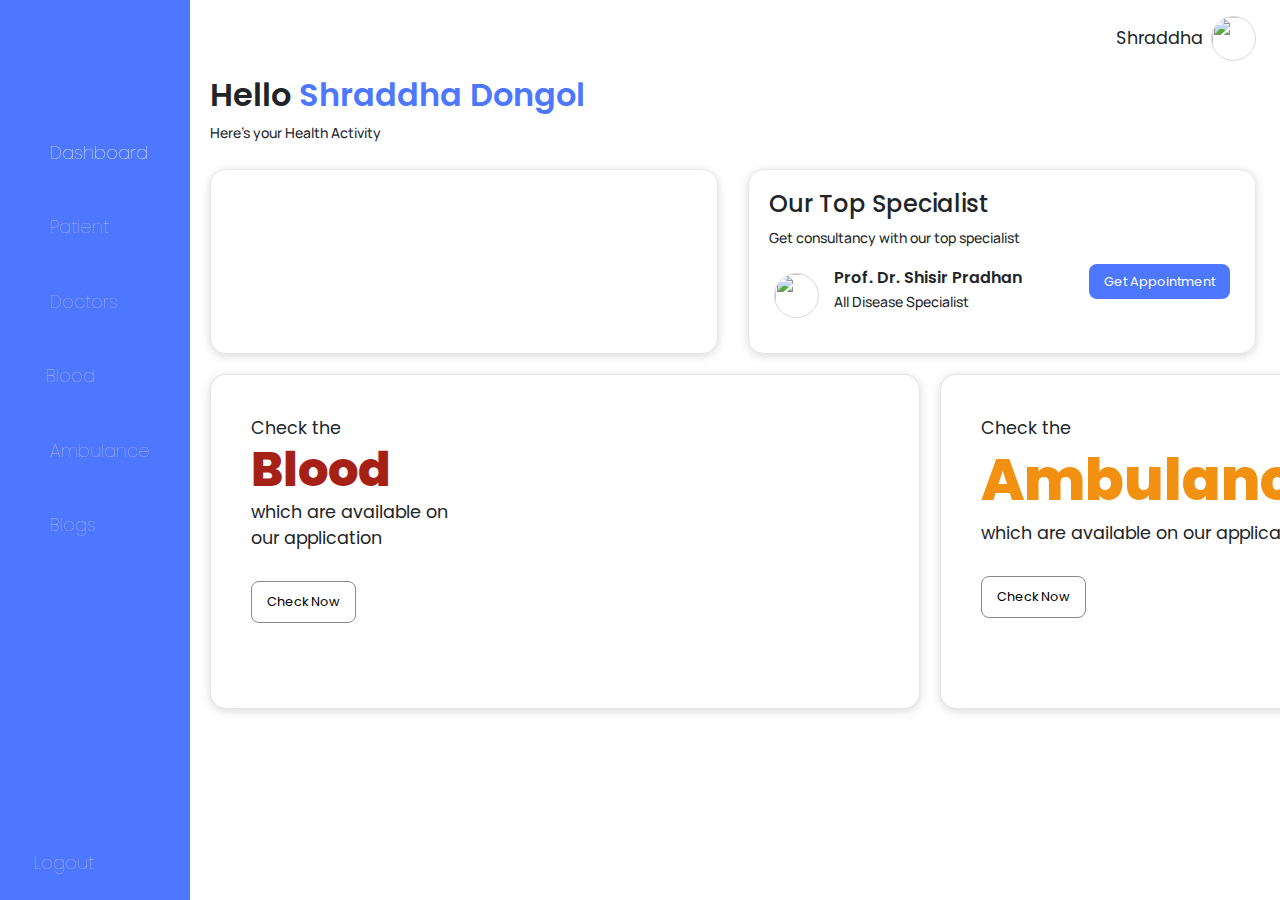
==== target/classes/templates/patients/Admin-index.html @ 7e8cca1a "add patient feature added" ====
<!doctype html>
<html lang="en">

<head>
  <!-- Required meta tags -->
  <meta charset="utf-8">
  <meta name="viewport" content="width=device-width, initial-scale=1, shrink-to-fit=no">

  <!-- Bootstrap CSS -->
  <link rel="stylesheet" href="https://cdn.jsdelivr.net/npm/bootstrap@4.3.1/dist/css/bootstrap.min.css"
    integrity="sha384-ggOyR0iXCbMQv3Xipma34MD+dH/1fQ784/j6cY/iJTQUOhcWr7x9JvoRxT2MZw1T" crossorigin="anonymous">
  
  <!-- <link rel="stylesheet" href="https://cdnjs.cloudflare.com/ajax/libs/font-awesome/4.7.0/css/font-awesome.min.css"> -->
  <link rel="stylesheet" href="https://cdnjs.cloudflare.com/ajax/libs/font-awesome/4.7.0/css/font-awesome.min.css">
<link rel="stylesheet" href="./index.css">
  <title>MediSync-Admin</title>
</head>

<body>

  <div class="l-navbar" id="nav-bar">
    <nav class="nav">
      <div> <a href="#" class="nav_logo"><img src="./images/logowhite-01.png" alt=""></a>
        <div class="nav_list">
          <a href="#" class="nav_link active"> <img src="./images/Group 36.png" alt="" width="16px"> <span
              class="nav_name">Dashboard</span> </a>
          <a href="./list-patients.html" class="nav_link"> <img src="./images/Layer_1.png" alt="" width="16px"> <span
              class="nav_name">Patient</span> </a>
          <a href="#" class="nav_link"> <img src="./images/Group 2.png" alt="" width="16px"> <span
              class="nav_name">Doctors</span> </a>
          <a href="#" class="nav_link"> <img src="./images/Vector.png" alt="" width="12px"> <span
              class="nav_name">Blood</span> </a>
          <a href="#" class="nav_link"> <img src="./images/Layer_1 (1).png" alt="" width="16px"> <span
              class="nav_name">Ambulance</span> </a>
          <a href="#" class="nav_link"> <img src="./images/Layer_1 (2).png" alt="" width="16px"> <span
              class="nav_name">Blogs</span> </a>
        </div>
      </div> <a href="./website.html" class="nav_link"> <i class='bx bx-log-out nav_icon'></i> <span
          class="nav_name">Logout</span>
      </a>
    </nav>
  </div>

  <div class="profile">
    <div class="name">Shraddha</div>
    <img src="./images/shraddha.jpg" alt="" width="45x" height="45px"
      style="border-radius: 50%; border: 0.5px solid #d9d9d9;">
  </div>
  <section class="main lmargin">
    <div class="opening">
      <h3 class="heading">Hello <span style="color: var(--first-color)"> Shraddha Dongol</span></h3>
      <p class="sub-heading">Here’s your Health Activity</p>
    </div>
    <div class="contents">
      <div class="lcontent">
        <!-- LINE CHART -->
        <div id="container">
        </div>
      </div>
      <div class="rcontent">
        <h4>Our Top Specialist</h4>
        <p class="sub-heading">Get consultancy with our top specialist</p>

        <div class="appointment-content">
          <div class="appoint-details">
            <div class="image">
              <img src="./images/Ellipse 12 (1).png" alt="" width="45px" height="45px"
                style="border-radius: 50%; border: 0.5px solid #d9d9d9;">
            </div>
            <div class="details">
              <span class="appoint-name">Prof. Dr. Shisir Pradhan</span>
              <p class="sub-heading">All Disease Specialist</p>
            </div>
          </div>
          <div class="get-appointment">
            <a href="./appointForm.html" style="color: #fff; text-decoration: none;"><button> Get
                Appointment</button></a>
          </div>
        </div>
      
      </div>
    </div>
    <div class="cont">
      <div class="rcon">
        <span>Check the</span>
        <h3 class="heading" style="margin:0px"><span
            style="color: #A52116;font-weight: 800;font-size: 3rem;">Blood</span></h3>
        <span>which are available on <br>our application</span>
        <div class="book">
          <a href="./blood.html" style="text-decoration: none; color:#fff ;"><button id="btn2"> Check Now </button></a>
        </div>
      </div>
      <div class="lcon">
        <span>Check the</span>
        <h3 class="heading" style="margin:5px 0px"><span
            style="color: #F29111;font-weight: 800;font-size: 3.6rem;">Ambulance</span></h3>

        <span>which are available on our application</span>
        <div class="book">
          <a href="./ambulance.html" style="text-decoration: none; color:#fff ;"><button id="btn3"> Check Now
            </button></a>
        </div>
      </div>
      </div>

  </section>





  <!-- Optional JavaScript -->
  <!-- jQuery first, then Popper.js, then Bootstrap JS -->
  <script src="https://code.jquery.com/jquery-3.3.1.slim.min.js"
    integrity="sha384-q8i/X+965DzO0rT7abK41JStQIAqVgRVzpbzo5smXKp4YfRvH+8abtTE1Pi6jizo"
    crossorigin="anonymous"></script>
  <script src="https://cdn.jsdelivr.net/npm/popper.js@1.14.7/dist/umd/popper.min.js"
    integrity="sha384-UO2eT0CpHqdSJQ6hJty5KVphtPhzWj9WO1clHTMGa3JDZwrnQq4sF86dIHNDz0W1"
    crossorigin="anonymous"></script>
  <script src="https://cdn.jsdelivr.net/npm/bootstrap@4.3.1/dist/js/bootstrap.min.js"
    integrity="sha384-JjSmVgyd0p3pXB1rRibZUAYoIIy6OrQ6VrjIEaFf/nJGzIxFDsf4x0xIM+B07jRM"
    crossorigin="anonymous"></script>
  <script src="https://cdnjs.cloudflare.com/ajax/libs/Chart.js/4.3.0/chart.min.js"></script>
  <script src="index.js">
  </script>

  <script src="https://cdn.anychart.com/releases/8.11.0/js/anychart-base.min.js"></script>
  <script src="chart.js"></script>



</body>


</html>
---- target/classes/templates/patients/index.css ----
@import url('https://fonts.googleapis.com/css2?family=Manrope&family=Poppins:wght@400;500;600&display=swap');
:root {
  --header-height: 3rem;
  --nav-width: 190px;
  --first-color: #4D77FF;
  --second-color:#696969;
  --secondary-color:#00cb5b;
  --first-color-light: #ccccccd3;
  --white-color: #fff;
  --body-font: "Poppins", sans-serif;
  --sub-heading-font: "Manrope", sans-serif;
  --border-color: #808080;
  --normal-font-size: 1.1rem;
  --z-fixed: 100;
}

.rmargin{
  /* margin: 20px 36px; */
  padding: 1rem 1.5rem  0 0;
}
.lmargin{
  margin-left: 210px;
}
*,
::before,
::after {
  box-sizing: border-box;
}
body {
  overflow-x: hidden;
  position: relative;
  margin: 0;
  /* padding: 0 1rem; */
  font-family: var(--body-font);
  font-size: var(--normal-font-size);
  transition: 0.5s;

  padding: 1rem 1.5rem  0 0;
}
.main{
  margin-top: 60px;
}
a {
  text-decoration: none;
}
.l-navbar {
  /* position: fixed; */
  width: var(--nav-width);
  height: 100vh;
  top: 0;
  background-color: var(--first-color);
  padding: 0.5rem 2rem 0 0;
  transition: 0.5s;
  z-index: var(--z-fixed);
  z-index: 0;
  position: fixed;
}
 .nav {
  height: 100%;
  display: flex;
  flex-direction: column;
  justify-content: space-between;
  position: fixed;
  
}
.nav a{
  font-weight: 100;
  /* color: #00cb5b; */
} 
.profile{
  float: right;
  display: flex;
  gap: 0.5rem;
  align-items: center; 
 }
.nav_logo,
.nav_link {
  display: grid;
  grid-template-columns: max-content max-content;
  align-items: center;
  column-gap: 0.6rem;
  padding: 1rem 0 0 1.5rem;
  
}
.nav_logo img{
 height: 60px;
 margin-bottom: 40px;
}

.nav_link {
  position: relative;
  color: var(--first-color-light);
  margin-bottom: 2rem;
  transition: 0.2s;
}
.nav_link:hover {
  color: var(--white-color);
  text-decoration:none;
}

.active {
  color: var(--white-color);
}
.heading{
  font-family: var(--body-font);
  font-weight: 600;
  font-size: 2rem;
  margin-top: 40px;
}
.sub-heading{
  font-family:var(--sub-heading-font);
  font-weight: 500;
  font-size: 14px;
}
/* Main contents */
.contents{
  display: grid;
  grid-template-columns: 1fr 1fr;
  gap: 30px;
  margin-bottom: 10px;
  
}
.lcontent,.rcontent{
  border: 1px solid rgba(128, 128, 128, 0.2);
  border-radius: 16px;
  
  margin:10px 0 ;
  padding: 20px 20px 20px;
  box-shadow :0px 2px 8px rgb(128, 128, 128, 0.3);
 /* background-color: #4D77FF; */

}
#container{
  width: 100%;
      height: 100%;
      margin: 0;
      padding: 0;
}
.content{
  padding: 20px 40px 0px;
  object-fit: contain;
margin:10px 0 ;
border: 1px solid rgba(128, 128, 128, 0.2);
border-radius: 16px;
background-image: url('./images/appoint.png');
background-repeat: no-repeat;
box-shadow :0px 2px 8px rgb(128, 128, 128, 0.3);

}

.cont{
  display: grid;
  grid-template-columns: 1fr 1fr;
  height: 300px;
margin-bottom: 50px;
gap: 20px;
}
.blog-ad{
  display: grid;
  grid-template-columns: 1fr 3fr;
  height: 235px;
  gap: 20px;
margin: 60px 0px;


border: 1px solid rgba(128, 128, 128, 0.2);
border-radius: 16px;
box-shadow :0px 2px 8px rgb(128, 128, 128, 0.3);
}
.rcon{
background-image: url(./images/blood.png);
width: 710px;
object-fit: contain;
padding: 40px 40px 40px;

border: 1px solid rgba(128, 128, 128, 0.2);
border-radius: 16px;
box-shadow :0px 2px 8px rgb(128, 128, 128, 0.3);

}
.lcon{
  background-image: url(./images/ambulance.png);
  object-fit: contain;
padding: 40px 40px 90px;
border: 1px solid rgba(128, 128, 128, 0.2);
border-radius: 16px;
box-shadow :0px 2px 8px rgb(128, 128, 128, 0.3);

}


.appointment-content{
  display: flex;
  justify-content: space-between;  
  margin: 5px;
}
.appoint-details{
  display: flex;
  align-items:center ;
  gap: 15px;
 background-color: #ffffff;
}
.appoint-name{
  font-size: 1rem;
  font-weight: 600;
}
button{
  background: #4D77FF;
  color: #fff;
  border-radius: 8px;
  border: none;
  padding: 8px 15px;
  /* margin: 5px 5px 0 0 ; */
  font-size: 0.8rem;
  font-family: var(--body-font);
}
#btn1,#btn2,#btn3{
  background-color: #fff;
  color: #000;
  border-radius: 8px;
  border: 0.5px #8a8a8a solid;
  margin-top: 30px;
  padding: 10px 15px;
}
#btn2:hover{
  background-color: #A52116;
  border: none;
  color: #fff;
  
}
#btn3:hover{
  background-color: #F29111;
  border: none;
  color: #fff;
  
}
#btn1:hover{
  background-color: #00cb5b;
  border: none;
  color: #fff;
}
#blood,#ambulance{
  background-color: #fff;
  color: #222;
  border-radius: 8px;
  border: 0.5px #8a8a8a solid;
  padding: 5px 12px;
  margin: 0 5px;
  font-size: 0.8rem;
  font-family: var(--body-font);
}
#disease{
  background: var(--second-color);
  color: #fff;
  border-radius: 4px;
  border: none;
  padding: 5px;
  margin: 5px 5px 15px 0;
  font-size: 0.8rem;
  font-family: var(--body-font);
}
#doc{
  font-size: 0.8rem;
  font-family: var(--body-font);
  margin: 0 5px 0 0;

}
table{
  margin-top: 20px;
  padding: 5px;
  border-radius: 16px;
}

thead{
  background-color: var(--first-color);
  color: #fff;
}
th{
  font-size: 14px;
  font-weight: 300;
}
td{
  color: #000;
}
/*Main*/



/*Form nav */

#nav {
  padding: 0 100px;
  display: flex;
  justify-content: space-between;
  align-items: flex-end;
  /* text-align: center; */
  position: fixed;
  width: 100%;
  top: 5px;
  z-index: 100;
  /* background-color: aqua; */
}

#nav img {
  height: 100px;
}

#nav ul {
  display: flex;
  align-items: center;
  gap: 50px;
  list-style-type: none;
  text-decoration: none;
  margin: 0;
  font-weight: 400;
}

.btn.blue {
  background: #4D77FF;
  padding: 8px 15px;
color: #fff;
  border-radius: 8px;
  font-size: 1.1rem;

}

.btn.stoke {
  color: #4D77FF;
  background: #FFFFFF;
  padding: 8px 15px;

  border: 1px solid #4D77FF;
  border-radius: 8px;
  font-size: 1.1rem;
}





/*FORM*/


form{
  /* display: flex; */
  justify-content: center;
  align-items: center;
 
  width: 500px;
  margin: auto;
  padding: 40px 80px;
  margin-top: 100px;
  border: 1px solid rgba(128, 128, 128, 0.2);
  border-radius: 16px;
 margin-bottom: 50px;

  font-size: var(--sub-heading-font);
  font-weight: 500;
}
.mb-2{
  width: 350px;
}
#form-title{
  text-align: center;
}
.form-control{
  border-radius: 8px;
}
.forget{
  text-align: end;
  margin: 5px 0;

}
.form-btn{
  text-align: center;
  width: 350px;
  margin: 5px 0;
}
.form-btn1{
  text-align: center;
  width: 350px;

  margin: 5px 0;
  background-color: #fff;
  color: #000;
  border: 1px solid rgba(128, 128, 128, 0.2);
  border-radius: 8px;
}
.or{
  /* margin: 5px 0; */
  text-align: center;
}
/*BLOG*/
.blog{
  display: grid;
grid-template-columns: 1fr 1fr 1fr;
gap: 15px;
margin-bottom: 10px;
}

.content1{
  color: #000;
  border: 1px solid rgba(128, 128, 128, 0.2);
  border-radius: 8px;
  padding: 10px;
  text-align: justify;

}









/* DOCTOR */
.doctor-cards{
  display: grid;
  grid-template-columns: 1fr 1fr 1fr 1fr;
  gap: 20px;
  margin-bottom: 30px;
  /* border: 1px solid rgba(128, 128, 128, 0.2);
  padding: 20px 20px 20px;
  border-radius: 16px;
   */
}

#card{
  border: 1px solid rgba(128, 128, 128, 0.2);
  border-radius: 16px;
  
  /* margin:0px 0 ; */
  padding: 20px 20px 20px;
  box-shadow :0px 2px 8px rgb(128, 128, 128, 0.1);
 /* background-color: #4D77FF; */
}
#doc-categories button{
  border: 1px solid rgba(128, 128, 128, 0.2);
  border-radius: 8px;
  background-color: #fff;
  color: #000;
}
.rating {
  color: #4D77FF;
  font-size: medium;
}
.doc-space{
  margin-bottom: 10px;
}
.spacing{
  display: flex;
  justify-content: space-between;
  align-items: center;
}
.spacing button{
  background-color: #4D77FF;
}
.len{
  width: 250px;
  margin-bottom: 15px;
}





/*BLOOD*/
.blood-filter{
  background-color: #fff;
  color: #000;
  border-radius: 8px;
  border: 1px solid rgba(128, 128, 128, 0.2);
  padding: 8px 15px;
  /* margin: 5px 5px 0 0 ; */
  font-size: 0.8rem;
  font-family: var(--body-font);
}
/* .blood-active{
  background-color: #4D77FF;
} */

/* AMBULANCE */
#search-input{
  border-radius: 8px;
  border: 1px solid rgba(128, 128, 128, 0.2);
  padding: 8px 15px;
  /* margin: 5px 5px 0 0 ; */
  font-size: 0.8rem;
  font-family: var(--body-font);
}



/* 
.height-100 {
  height: 100vh;
} */
/* @media screen and (min-width: 768px) {
  body {
    margin: calc(var(--header-height) + 1rem) 0 0 0;
    padding-left: calc(var(--nav-width) + 2rem);
  }
  .header {
    height: calc(var(--header-height) + 1rem);
    padding: 0 2rem 0 calc(var(--nav-width) + 2rem);
  }
  .header_img {
    width: 40px;
    height: 40px;
  }
  .header_img img {
    width: 45px;
  }
  .l-navbar {
    left: 0;
    padding: 1rem 1rem 0 0;
  }
  .show {
    width: calc(var(--nav-width) + 156px);
  }
  .body-pd {
    padding-left: calc(var(--nav-width) + 188px);
  }
}
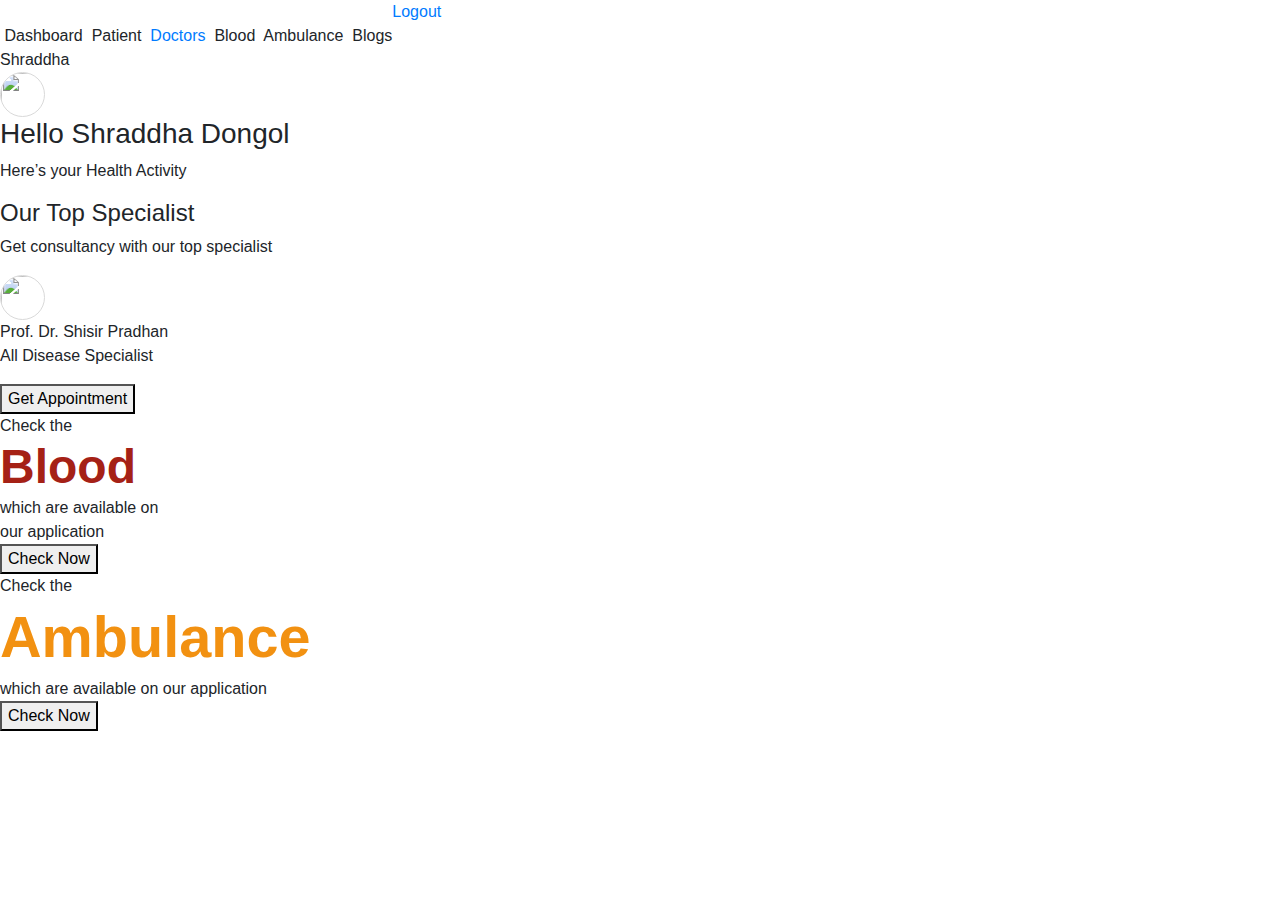
==== commit 25216316: "pages linked in backend" ====
--- a/target/classes/templates/patients/Admin-index.html
+++ b/target/classes/templates/patients/Admin-index.html
@@ -1,5 +1,6 @@
 <!doctype html>
-<html lang="en">
+<html lang="en" xmlns:th = "http://www.thymeLeaf.org">
+
 
 <head>
   <!-- Required meta tags -->
@@ -9,10 +10,10 @@
   <!-- Bootstrap CSS -->
   <link rel="stylesheet" href="https://cdn.jsdelivr.net/npm/bootstrap@4.3.1/dist/css/bootstrap.min.css"
     integrity="sha384-ggOyR0iXCbMQv3Xipma34MD+dH/1fQ784/j6cY/iJTQUOhcWr7x9JvoRxT2MZw1T" crossorigin="anonymous">
-  
+  <link rel="stylesheet" th:href="@{/css/index.css}">
   <!-- <link rel="stylesheet" href="https://cdnjs.cloudflare.com/ajax/libs/font-awesome/4.7.0/css/font-awesome.min.css"> -->
   <link rel="stylesheet" href="https://cdnjs.cloudflare.com/ajax/libs/font-awesome/4.7.0/css/font-awesome.min.css">
-<link rel="stylesheet" href="./index.css">
+
   <title>MediSync-Admin</title>
 </head>
 
@@ -22,17 +23,17 @@
     <nav class="nav">
       <div> <a href="#" class="nav_logo"><img src="./images/logowhite-01.png" alt=""></a>
         <div class="nav_list">
-          <a href="#" class="nav_link active"> <img src="./images/Group 36.png" alt="" width="16px"> <span
+          <a th:href="@{/patients/showAdminIndex}" class="nav_link active"> <img src="./images/Group 36.png" alt="" width="16px"> <span
               class="nav_name">Dashboard</span> </a>
-          <a href="./list-patients.html" class="nav_link"> <img src="./images/Layer_1.png" alt="" width="16px"> <span
+          <a th:href="@{/patients/list}" class="nav_link"> <img src="./images/Layer_1.png" alt="" width="16px"> <span
               class="nav_name">Patient</span> </a>
           <a href="#" class="nav_link"> <img src="./images/Group 2.png" alt="" width="16px"> <span
-              class="nav_name">Doctors</span> </a>
-          <a href="#" class="nav_link"> <img src="./images/Vector.png" alt="" width="12px"> <span
-              class="nav_name">Blood</span> </a>
-          <a href="#" class="nav_link"> <img src="./images/Layer_1 (1).png" alt="" width="16px"> <span
-              class="nav_name">Ambulance</span> </a>
-          <a href="#" class="nav_link"> <img src="./images/Layer_1 (2).png" alt="" width="16px"> <span
+              class="nav_name">Doctors</span> </a> <a th:href="@{/patients/showBloodForAdmin}" class="nav_link"> <img src="./images/Vector.png"
+						alt="" width="12px"> <span class="nav_name">Blood</span></a> 
+		  <a th:href="@{/patients/showAmbulanceForAdmin}" class="nav_link"> <img
+						src="./images/Layer_1 (1).png" alt="" width="16px"> <span
+						class="nav_name">Ambulance</span> </a>
+          <a th:href="@{/patients/showBlog}" class="nav_link"> <img src="./images/Layer_1 (2).png" alt="" width="16px"> <span
               class="nav_name">Blogs</span> </a>
         </div>
       </div> <a href="./website.html" class="nav_link"> <i class='bx bx-log-out nav_icon'></i> <span
@@ -87,7 +88,7 @@
             style="color: #A52116;font-weight: 800;font-size: 3rem;">Blood</span></h3>
         <span>which are available on <br>our application</span>
         <div class="book">
-          <a href="./blood.html" style="text-decoration: none; color:#fff ;"><button id="btn2"> Check Now </button></a>
+          <a href="./admin-blood.html" style="text-decoration: none; color:#fff ;"><button id="btn2"> Check Now </button></a>
         </div>
       </div>
       <div class="lcon">
@@ -97,7 +98,7 @@
 
         <span>which are available on our application</span>
         <div class="book">
-          <a href="./ambulance.html" style="text-decoration: none; color:#fff ;"><button id="btn3"> Check Now
+          <a href="./admin-ambulance.html" style="text-decoration: none; color:#fff ;"><button id="btn3"> Check Now
             </button></a>
         </div>
       </div>
@@ -125,7 +126,72 @@
   </script>
 
   <script src="https://cdn.anychart.com/releases/8.11.0/js/anychart-base.min.js"></script>
-  <script src="chart.js"></script>
+  <script>
+  anychart.onDocumentReady(function () {
+  
+    <!--add data-->
+    var data = [
+      ["SUN",0,0,0],
+      ["MON", 0, 0, 0],
+      ["TUES", 3, 4, 0],
+      ["WED", 0, 7, 0],
+      ["THURS", 6, 0, 0],
+      ["FRI", 0, 0, 0],
+      ["SAT", 0, 0, 0]
+    ];
+    
+    // create a data set
+    var dataSet = anychart.data.set(data);
+  
+    // map the data for all series
+    var firstSeriesData = dataSet.mapAs({x: 0, value: 1});
+    var secondSeriesData = dataSet.mapAs({x: 0, value: 2});
+    // var thirdSeriesData = dataSet.mapAs({x: 0, value: 3});
+  
+    // create a line chart
+    var chart = anychart.line();
+  
+    // create the series and name them
+    var firstSeries = chart.line(firstSeriesData);
+    firstSeries.name("Webinar Session");
+    var secondSeries = chart.line(secondSeriesData);
+    secondSeries.name("Upcoming appointments");
+    // var thirdSeries = chart.line(thirdSeriesData);
+    // thirdSeries.name("Novak Djokovic");
+  
+    // add a legend and customize it
+    chart.legend().enabled(true).fontSize(14).padding([10, 0, 10, 0]);
+    
+    
+    // name the axes
+    chart.yAxis().title("Hours(AM/PM)");
+    chart.xAxis().title("Week");
+    
+    // customize the series markers
+    firstSeries.hovered().markers().type("circle").size(4);
+    secondSeries.hovered().markers().type("circle").size(4);
+    // thirdSeries.hovered().markers().type("circle").size(4);
+    
+    // turn on crosshairs and remove the y hair
+    chart.crosshair().enabled(true).yStroke(null).yLabel(false);
+    
+    // change the tooltip position
+    chart.tooltip().positionMode("point");
+    chart.tooltip().position("right").anchor("left-center").offsetX(5).offsetY(5);
+    
+    // customize the series stroke in the normal state
+    firstSeries.normal().stroke("#4D77FF", 2.5);
+    secondSeries.normal().stroke("#EF4136", 2.5);
+    // thirdSeries.normal().stroke("#43a7dc", 2.5);
+    
+    // specify where to display the chart
+    chart.container("container");
+    
+    // draw the resulting chart
+    chart.draw();
+    
+  });
+  </script>
 
 
 
